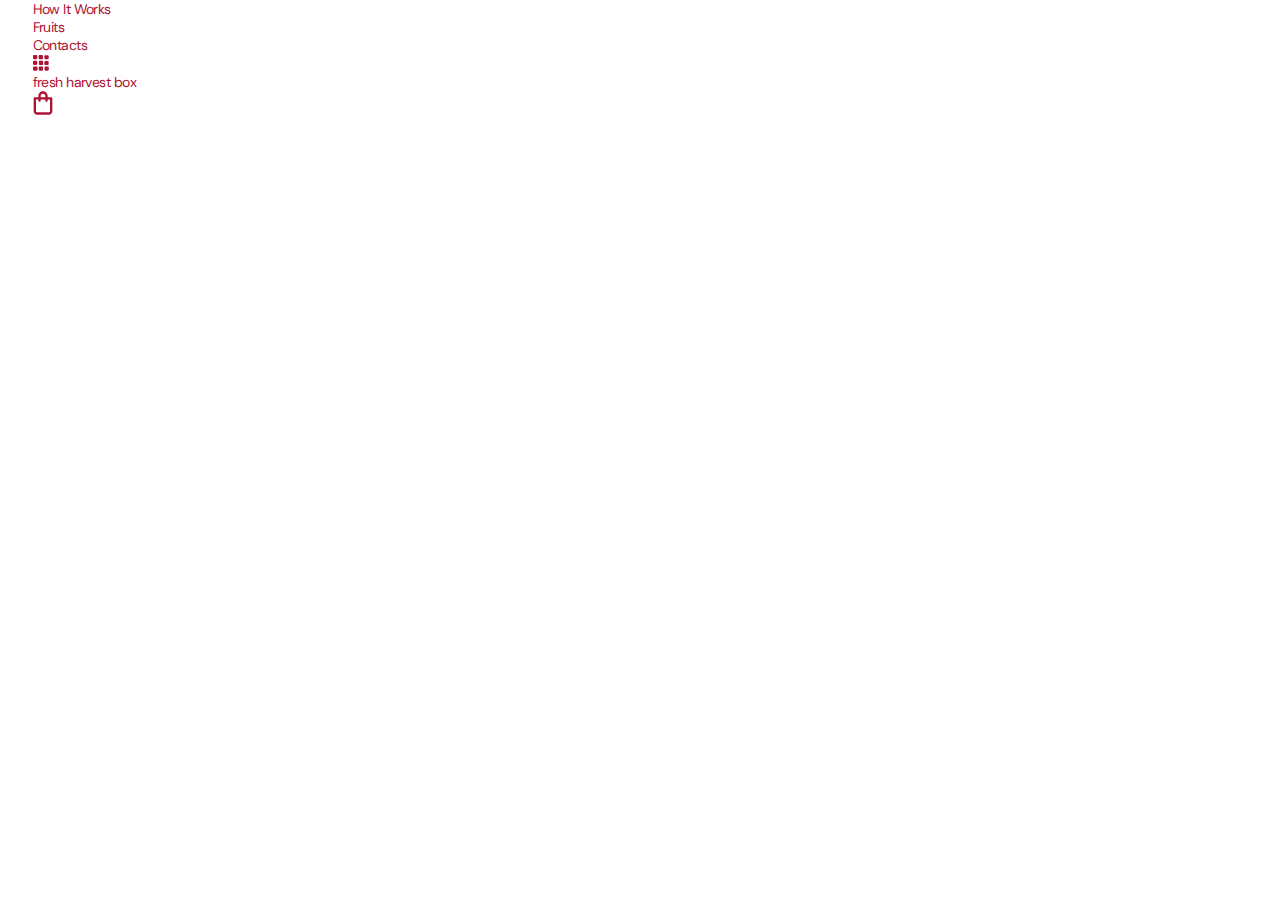
==== index.html @ b3f7b31f "add header" ====
<!DOCTYPE html>
<html lang="en">

<head>
    <meta charset="UTF-8">
    <meta name="viewport" content="width=device-width, initial-scale=1.0">
    <link rel="preconnect" href="https://fonts.googleapis.com">
    <link rel="preconnect" href="https://fonts.gstatic.com" crossorigin>
    <link href="https://fonts.googleapis.com/css2?family=DM+Sans:opsz,wght@9..40,400;9..40,500;9..40,700&display=swap"
        rel="stylesheet">
    <link rel="stylesheet" href="/scss/style.css">
    <title>FRESH HARVEST BOX</title>
</head>

<body>
    <header class="header">
        <div class="topContainer">
            <nav class="header__nav">
                <ul class="header__nav_list">
                    <li class="header__nav_item"><a href="">How It Works</a></li>
                    <li class="header__nav_item"><a href="">Fruits</a></li>
                    <li class="header__nav_item"><a href="">Contacts</a></li>
                </ul>

                <div class="header__logo_wrapper">
                    <img class="logo" src="/img/header/logo.svg" alt="logo-img">
                    <h1 class="header__logo_title">fresh harvest box</h1>
                </div>

                <img class="basket-icon" src="/img/header/basket-icon.svg" alt="basket-icon">
            </nav>
        </div>
    </header>
</body>

</html>
---- scss/style.css ----
*,
*::before,
*::after {
  padding: 0;
  margin: 0;
  border: none;
  box-sizing: border-box;
}

a,
a:visited,
a:hover {
  color: inherit;
  text-decoration: none;
}

a:focus,
a:active {
  outline: none;
}

h1,
h2,
h3,
h4,
h5,
h6,
p {
  font-size: inherit;
  font-weight: inherit;
  line-height: inherit;
}

p + p {
  margin-top: 1em;
}

ul {
  list-style: none;
}

img,
svg,
video {
  display: inline-block;
  vertical-align: top;
  max-width: 100%;
  height: auto;
  -o-object-fit: cover;
     object-fit: cover;
}

/* Form */
input,
textarea,
button,
select {
  font-family: inherit;
  font-size: inherit;
}

input::-ms-clear {
  display: none;
}

button,
input[type=submit] {
  display: inline-block;
  box-shadow: none;
  background-color: transparent;
  cursor: pointer;
}

button::-moz-focus-inner {
  padding: 0;
  border: none;
}

label {
  cursor: pointer;
}

legend {
  display: block;
}

body {
  font-family: "DM Sans", sans-serif;
  color: #FFF;
  text-shadow: 0px 4px 70px rgba(0, 0, 0, 0.1);
  font-size: 14px;
  font-style: normal;
  font-weight: 400;
  line-height: 1.3;
  letter-spacing: -0.56px;
}

header {
  color: #AE1332;
}

.topContainer {
  max-width: 1245px;
  padding: 0 15px;
  margin: 0 auto;
}

.mainContainer {
  max-width: 1186px;
  padding: 0 15px;
  margin: 0 auto;
}/*# sourceMappingURL=style.css.map */
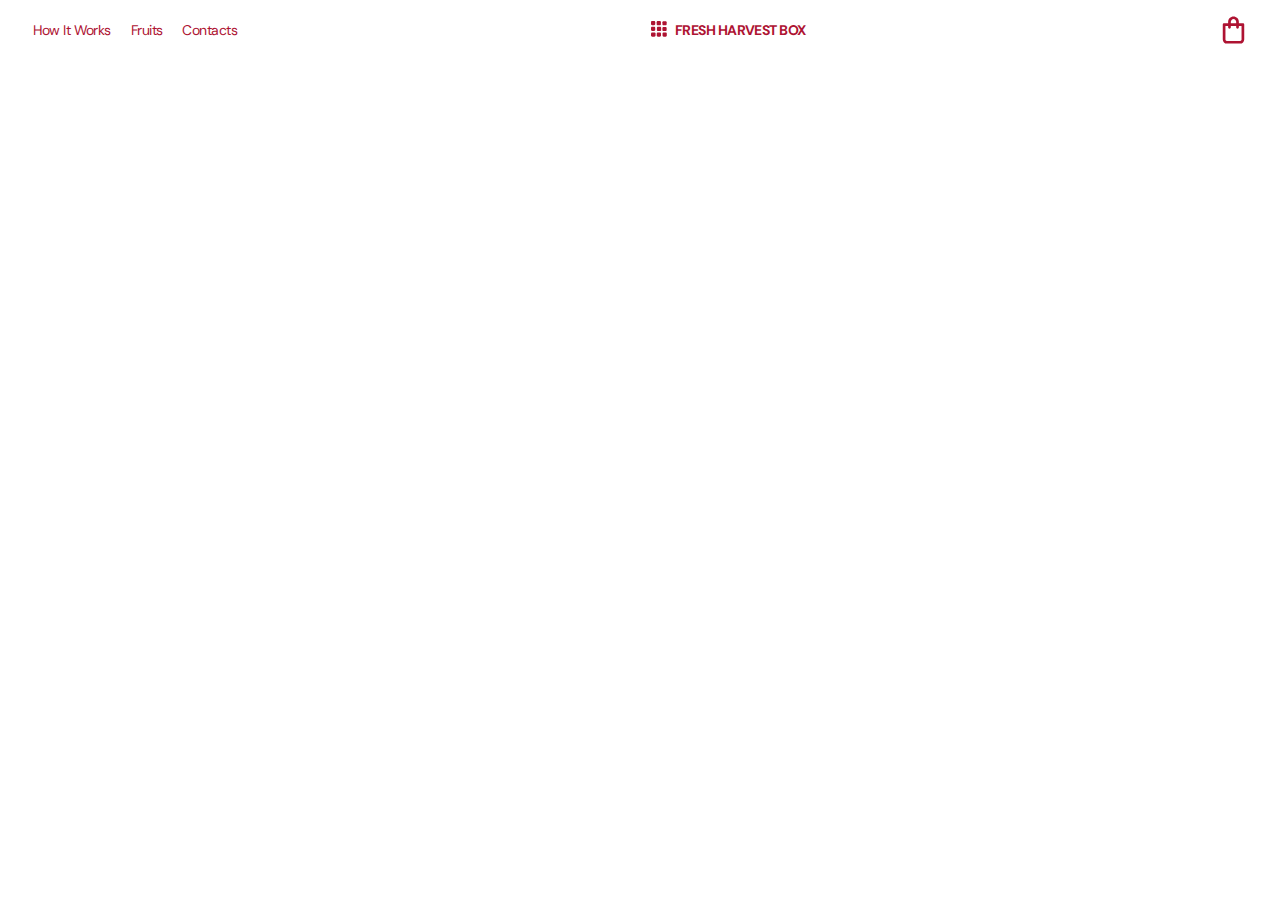
==== commit 9cbf8a7c: "add style to header" ====
--- a/index.html
+++ b/index.html
@@ -17,17 +17,21 @@
         <div class="topContainer">
             <nav class="header__nav">
                 <ul class="header__nav_list">
-                    <li class="header__nav_item"><a href="">How It Works</a></li>
-                    <li class="header__nav_item"><a href="">Fruits</a></li>
-                    <li class="header__nav_item"><a href="">Contacts</a></li>
+                    <li class="header__nav_item"><a href="#!">How It Works</a></li>
+                    <li class="header__nav_item"><a href="#!">Fruits</a></li>
+                    <li class="header__nav_item"><a href="#!">Contacts</a></li>
                 </ul>
 
                 <div class="header__logo_wrapper">
                     <img class="logo" src="/img/header/logo.svg" alt="logo-img">
-                    <h1 class="header__logo_title">fresh harvest box</h1>
+                    <h1 class="header__logo_title"><a href="#!">fresh harvest box</a></h1>
                 </div>
 
-                <img class="basket-icon" src="/img/header/basket-icon.svg" alt="basket-icon">
+                <div class="header__basket_wrapper">
+                    <a href="#!">
+                        <img class="basket-icon" src="/img/header/basket-icon.svg" alt="basket-icon">
+                    </a>
+                </div>
             </nav>
         </div>
     </header>
--- a/scss/style.css
+++ b/scss/style.css
@@ -109,4 +109,40 @@
   max-width: 1186px;
   padding: 0 15px;
   margin: 0 auto;
+}
+
+.logo {
+  width: 16px;
+  height: 16px;
+  margin-right: 8px;
+}
+
+.basket-icon {
+  width: 28px;
+  height: 28px;
+  -o-object-fit: contain;
+     object-fit: contain;
+}
+
+.header__nav {
+  padding-top: 16px;
+  padding-bottom: 16px;
+  display: flex;
+  justify-content: space-between;
+  align-items: center;
+}
+
+.header__nav_list {
+  display: flex;
+  gap: 20px;
+}
+
+.header__logo_title {
+  text-align: center;
+  font-weight: 700;
+  text-transform: uppercase;
+}
+
+.header__logo_wrapper {
+  display: flex;
 }/*# sourceMappingURL=style.css.map */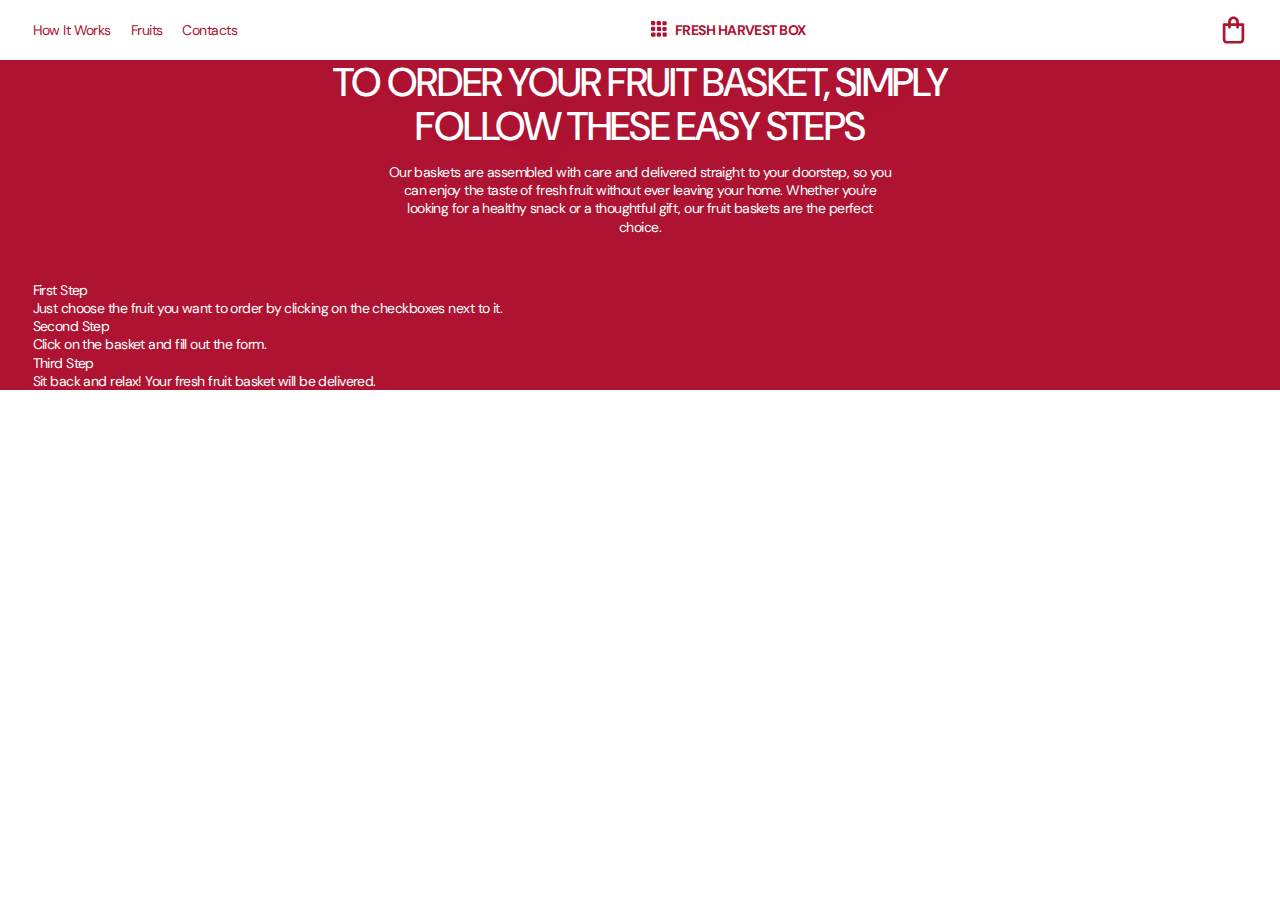
==== commit b8beff2b: "add order section" ====
--- a/index.html
+++ b/index.html
@@ -14,7 +14,7 @@
 
 <body>
     <header class="header">
-        <div class="topContainer">
+        <div class="maxContainer">
             <nav class="header__nav">
                 <ul class="header__nav_list">
                     <li class="header__nav_item"><a href="#!">How It Works</a></li>
@@ -35,6 +35,53 @@
             </nav>
         </div>
     </header>
+
+    <main class="main">
+        <!-- секция top -->
+        <section class="steps__section">
+            <div class="maxContainer">
+
+                <div class="steps__section_text-wrapper">
+                    <h2 class="steps__section_heading">
+                        To order your fruit basket, simply follow these easy steps
+                    </h2>
+
+                    <p class="steps__section_description">
+                        Our baskets are assembled with care and delivered straight to your doorstep, so you can enjoy
+                        the
+                        taste of fresh fruit
+                        without ever leaving your home. Whether you're looking for a healthy snack or a thoughtful gift,
+                        our
+                        fruit baskets are
+                        the perfect choice.
+                    </p>
+                </div>
+
+                <div class="steps-cards">
+                    <div class="steps-card">
+                        <div class="steps-number-block">First Step</div>
+                        <p class="steps-description">Just choose the fruit you want to order by clicking on the
+                            checkboxes next to it.
+                        </p>
+                    </div>
+
+                    <div class="steps-card">
+                        <div class="steps-number-block">Second Step</div>
+                        <p class="steps-description">
+                            Click on the basket and fill out the form.
+                        </p>
+                    </div>
+
+                    <div class="steps-card">
+                        <div class="steps-number-block">Third Step</div>
+                        <p class="steps-description">
+                            Sit back and relax! Your fresh fruit basket will be delivered.
+                        </p>
+                    </div>
+                </div>
+            </div>
+        </section>
+    </main>
 </body>
 
 </html>--- a/scss/style.css
+++ b/scss/style.css
@@ -99,13 +99,13 @@
   color: #AE1332;
 }
 
-.topContainer {
+.maxContainer {
   max-width: 1245px;
   padding: 0 15px;
   margin: 0 auto;
 }
 
-.mainContainer {
+.minContainer {
   max-width: 1186px;
   padding: 0 15px;
   margin: 0 auto;
@@ -145,4 +145,30 @@
 
 .header__logo_wrapper {
   display: flex;
+}
+
+.main {
+  background-color: #AE1332;
+}
+
+.steps__section_text-wrapper {
+  max-width: 625px;
+  margin: 0 auto;
+  margin-bottom: 45px;
+}
+
+.steps__section_heading {
+  margin-bottom: 15px;
+  text-align: center;
+  font-size: 40px;
+  font-weight: 500;
+  line-height: 44px;
+  letter-spacing: -1.6px;
+  text-transform: uppercase;
+}
+
+.steps__section_description {
+  max-width: 510px;
+  margin: 0 auto;
+  text-align: center;
 }/*# sourceMappingURL=style.css.map */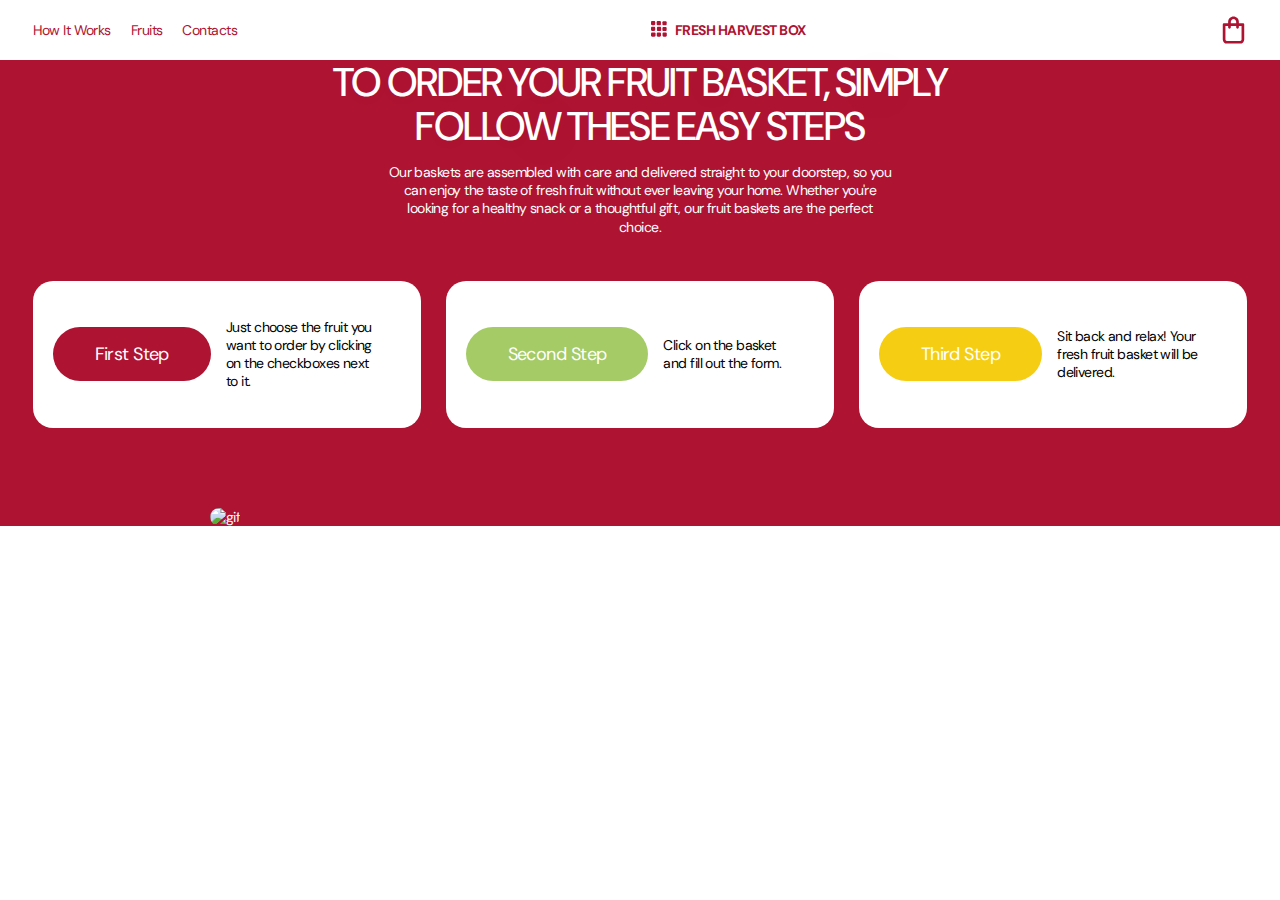
==== commit 57025122: "steps__section" ====
--- a/index.html
+++ b/index.html
@@ -59,27 +59,35 @@
 
                 <div class="steps-cards">
                     <div class="steps-card">
-                        <div class="steps-number-block">First Step</div>
-                        <p class="steps-description">Just choose the fruit you want to order by clicking on the
+                        <div class="steps-card-number-block steps-card-number-block-1">First Step</div>
+                        <p class="steps-card-description">Just choose the fruit you want to order by clicking on the
                             checkboxes next to it.
                         </p>
                     </div>
 
                     <div class="steps-card">
-                        <div class="steps-number-block">Second Step</div>
-                        <p class="steps-description">
+                        <div class="steps-card-number-block  steps-card-number-block-2">Second Step</div>
+                        <p class="steps-card-description">
                             Click on the basket and fill out the form.
                         </p>
                     </div>
 
                     <div class="steps-card">
-                        <div class="steps-number-block">Third Step</div>
-                        <p class="steps-description">
+                        <div class="steps-card-number-block  steps-card-number-block-3">Third Step</div>
+                        <p class="steps-card-description">
                             Sit back and relax! Your fresh fruit basket will be delivered.
                         </p>
                     </div>
                 </div>
+
+                <div class="steps__section_gif">
+                    <img src="/img/main/main-gif.gif" alt="gif">
+                </div>
             </div>
+        </section>
+
+        <section class="organic__section">
+
         </section>
     </main>
 </body>
--- a/scss/style.css
+++ b/scss/style.css
@@ -124,6 +124,26 @@
      object-fit: contain;
 }
 
+.steps-card {
+  padding: 37px 45px 37px 20px;
+  margin-bottom: 80px;
+  width: 32%;
+  background-color: #fff;
+  color: #000;
+  border-radius: 20px;
+  display: flex;
+  align-items: center;
+  gap: 15px;
+}
+.steps-card-number-block {
+  padding: 15px 42px;
+  background-color: #AE1332;
+  color: #fff;
+  white-space: nowrap;
+  font-size: 18px;
+  line-height: 24px;
+  border-radius: 200px;
+}
 .header__nav {
   padding-top: 16px;
   padding-bottom: 16px;
@@ -131,7 +151,6 @@
   justify-content: space-between;
   align-items: center;
 }
-
 .header__nav_list {
   display: flex;
   gap: 20px;
@@ -151,12 +170,14 @@
   background-color: #AE1332;
 }
 
+.steps__section {
+  margin-bottom: 150px;
+}
 .steps__section_text-wrapper {
   max-width: 625px;
   margin: 0 auto;
   margin-bottom: 45px;
 }
-
 .steps__section_heading {
   margin-bottom: 15px;
   text-align: center;
@@ -166,9 +187,30 @@
   letter-spacing: -1.6px;
   text-transform: uppercase;
 }
-
 .steps__section_description {
   max-width: 510px;
   margin: 0 auto;
   text-align: center;
+}
+
+.steps-cards {
+  display: flex;
+  flex-wrap: wrap;
+  justify-content: space-between;
+}
+
+.steps-card-number-block-2 {
+  background-color: #A4CB66;
+}
+
+.steps-card-number-block-3 {
+  background-color: #F5CE13;
+}
+
+.steps__section_gif {
+  max-width: 860px;
+  margin: 0 auto;
+}
+.steps__section_gif img {
+  border-radius: 20px;
 }/*# sourceMappingURL=style.css.map */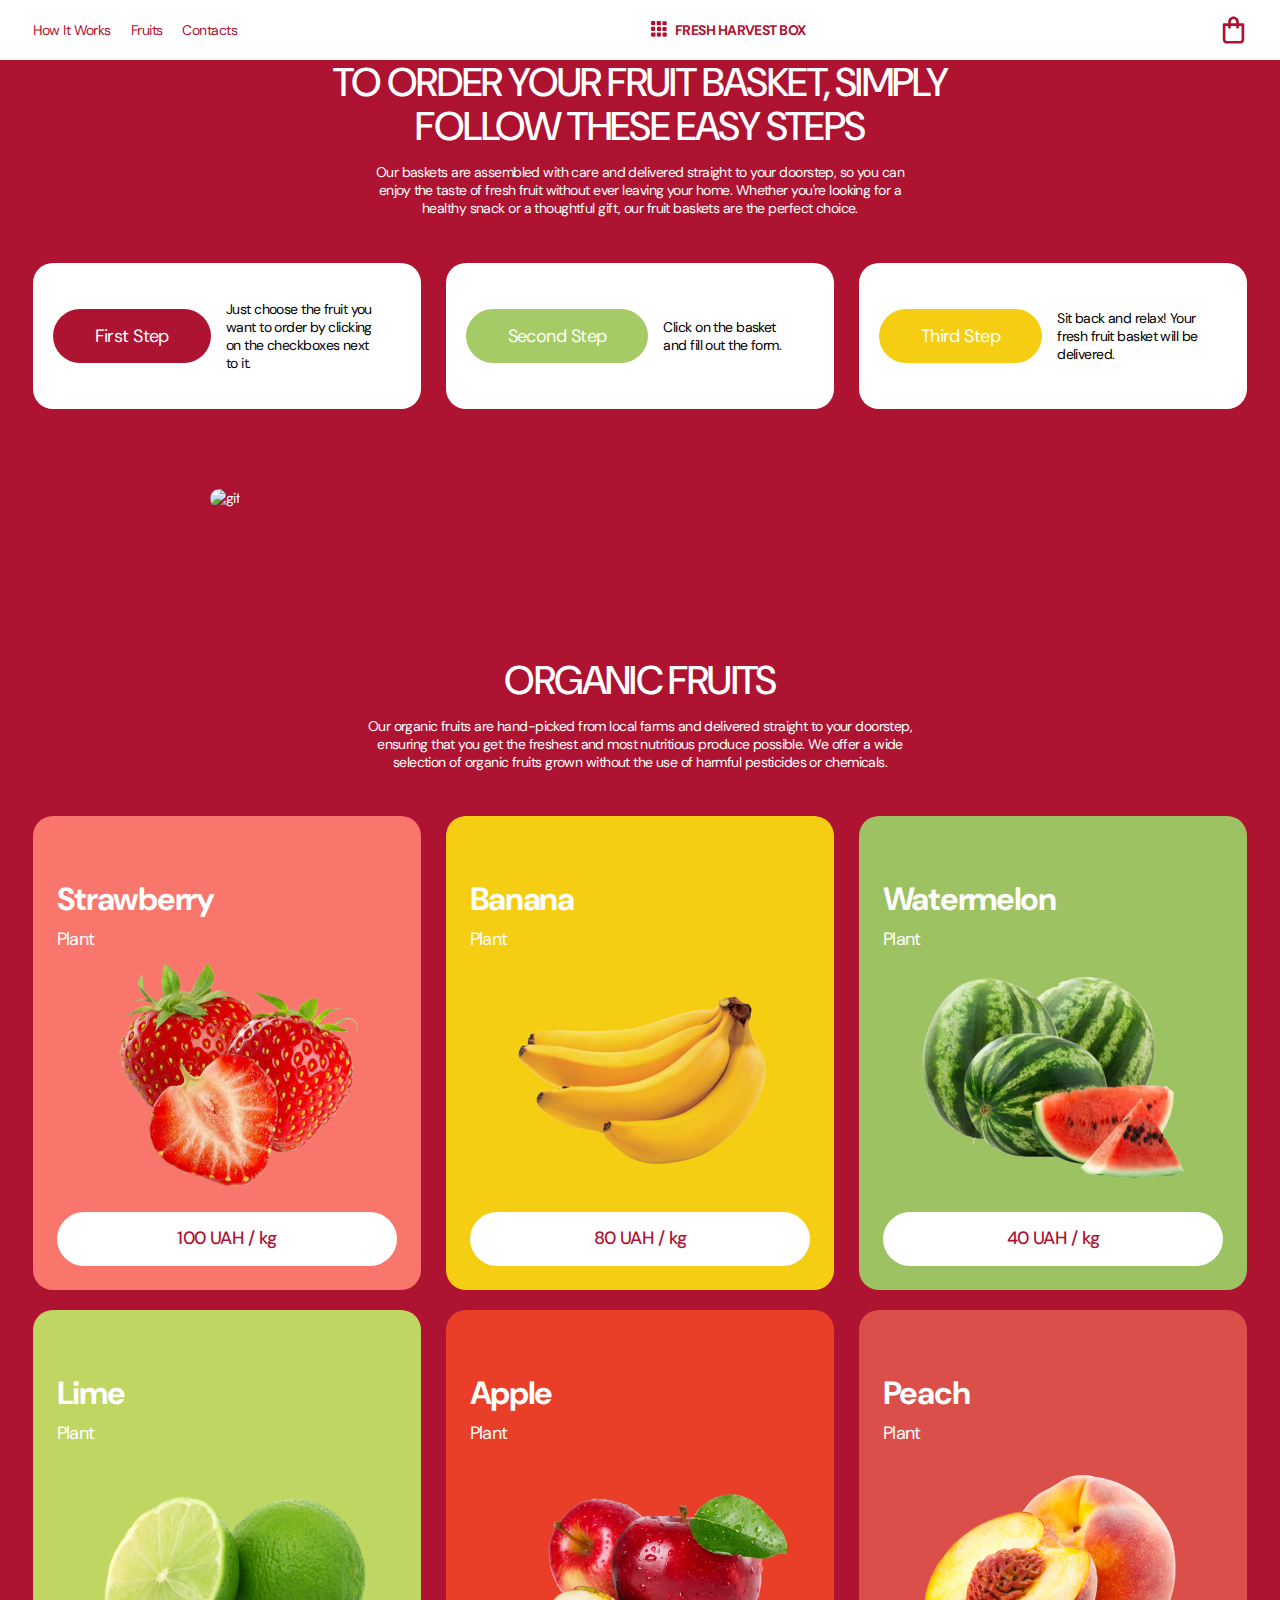
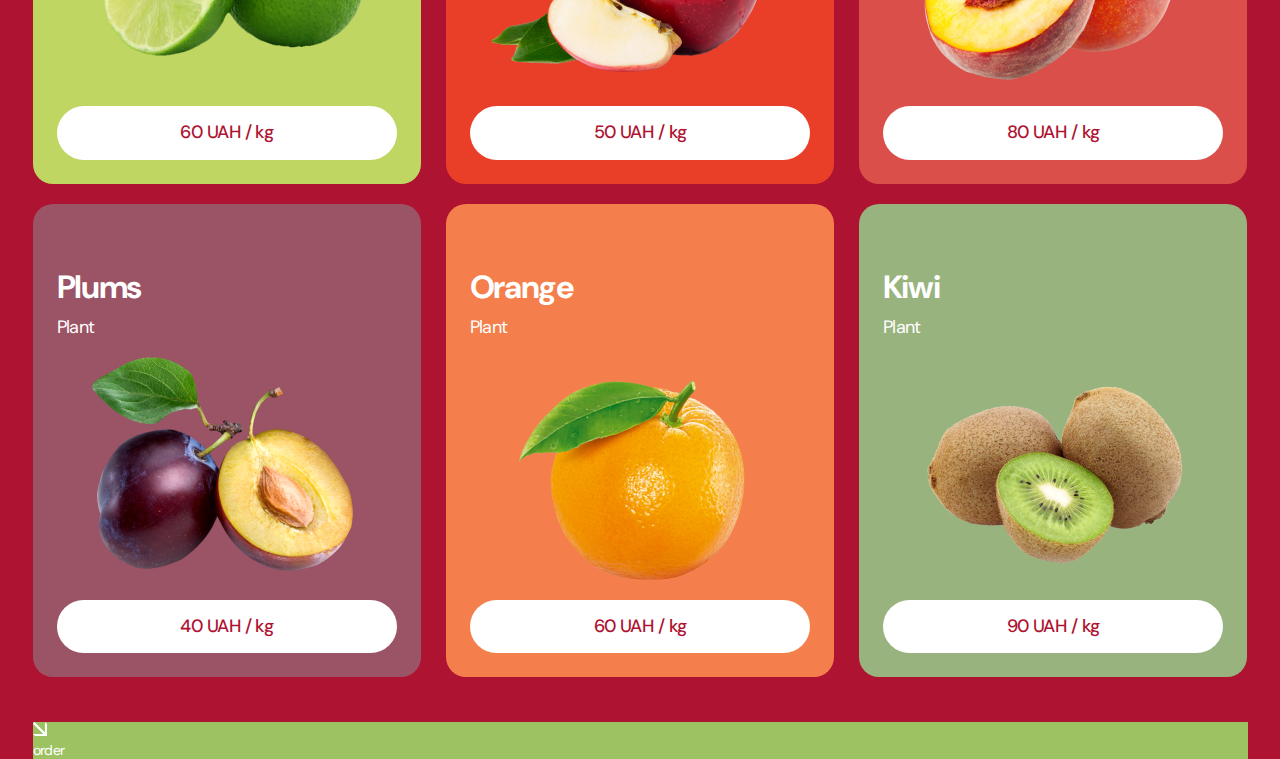
==== commit fd1a98f3: "organic section" ====
--- a/index.html
+++ b/index.html
@@ -40,13 +40,12 @@
         <!-- секция top -->
         <section class="steps__section">
             <div class="maxContainer">
-
-                <div class="steps__section_text-wrapper">
-                    <h2 class="steps__section_heading">
+                <div class="title-1">
+                    <h2 class="title-1-heading">
                         To order your fruit basket, simply follow these easy steps
                     </h2>
 
-                    <p class="steps__section_description">
+                    <p class="title-1-description">
                         Our baskets are assembled with care and delivered straight to your doorstep, so you can enjoy
                         the
                         taste of fresh fruit
@@ -87,7 +86,91 @@
         </section>
 
         <section class="organic__section">
+            <div class="maxContainer">
+                <div class="title-1">
+                    <h2 class="title-1-heading">
+                        oRGANIC fRUITS
+                    </h2>
 
+                    <p class="title-1-description">
+                        Our organic fruits are hand-picked from local farms and delivered straight to your doorstep,
+                        ensuring that you get the
+                        freshest and most nutritious produce possible. We offer a wide selection of organic fruits grown
+                        without the use of
+                        harmful pesticides or chemicals.
+                    </p>
+                </div>
+
+                <div class="organic__cards">
+                    <div class="organic__card organic__cards-1">
+                        <h3 class="organic__card_title">Strawberry</h3>
+                        <p class="organic__card_desc">Plant</p>
+                        <img class="organic__card_img" src="/img/main/strawberry.png" alt="strawberry">
+                        <div class="organic__card_info">100 UAH / kg</div>
+                    </div>
+
+                    <div class="organic__card organic__cards-2">
+                        <h3 class="organic__card_title">Banana</h3>
+                        <p class="organic__card_desc">Plant</p>
+                        <img class="organic__card_img" src="/img/main/banana.png" alt="banana">
+                        <div class="organic__card_info">80 UAH / kg</div>
+                    </div>
+
+                    <div class="organic__card organic__cards-3">
+                        <h3 class="organic__card_title">Watermelon</h3>
+                        <p class="organic__card_desc">Plant</p>
+                        <img class="organic__card_img" src="/img/main/watermelon.png" alt="watermelon">
+                        <div class="organic__card_info">40 UAH / kg</div>
+                    </div>
+
+                    <div class="organic__card organic__cards-4">
+                        <h3 class="organic__card_title">Lime</h3>
+                        <p class="organic__card_desc">Plant</p>
+                        <img class="organic__card_img" src="/img/main/lime.png" alt="lime">
+                        <div class="organic__card_info">60 UAH / kg</div>
+                    </div>
+
+                    <div class="organic__card organic__cards-5">
+                        <h3 class="organic__card_title">Apple</h3>
+                        <p class="organic__card_desc">Plant</p>
+                        <img class="organic__card_img" src="/img/main/apple.png" alt="apple">
+                        <div class="organic__card_info">50 UAH / kg</div>
+                    </div>
+
+                    <div class="organic__card organic__cards-6">
+                        <h3 class="organic__card_title">Peach</h3>
+                        <p class="organic__card_desc">Plant</p>
+                        <img class="organic__card_img" src="/img/main/peach.png" alt="peach">
+                        <div class="organic__card_info">80 UAH / kg</div>
+                    </div>
+
+                    <div class="organic__card organic__cards-7">
+                        <h3 class="organic__card_title">Plums</h3>
+                        <p class="organic__card_desc">Plant</p>
+                        <img class="organic__card_img" src="/img/main/plums.png" alt="plums">
+                        <div class="organic__card_info">40 UAH / kg</div>
+                    </div>
+                    
+                    <div class="organic__card organic__cards-8">
+                        <h3 class="organic__card_title">Orange</h3>
+                        <p class="organic__card_desc">Plant</p>
+                        <img class="organic__card_img" src="/img/main/orange.png" alt="orange">
+                        <div class="organic__card_info">60 UAH / kg</div>
+                    </div>
+                    
+                    <div class="organic__card organic__cards-9">
+                        <h3 class="organic__card_title">Kiwi</h3>
+                        <p class="organic__card_desc">Plant</p>
+                        <img class="organic__card_img" src="/img/main/kiwi.png" alt="kiwi">
+                        <div class="organic__card_info">90 UAH / kg</div>
+                    </div>
+                </div>
+
+                <a href="#!" class="order-link">
+                    <img src="/img/main/array.svg" alt="array">
+                    <p>order</p>
+                </a>
+            </div>
         </section>
     </main>
 </body>
--- a/scss/style.css
+++ b/scss/style.css
@@ -95,6 +95,10 @@
   letter-spacing: -0.56px;
 }
 
+html {
+  font-size: 62.5%;
+}
+
 header {
   color: #AE1332;
 }
@@ -122,6 +126,26 @@
   height: 28px;
   -o-object-fit: contain;
      object-fit: contain;
+}
+
+.title-1 {
+  max-width: 625px;
+  margin: 0 auto;
+  margin-bottom: 45px;
+}
+.title-1-heading {
+  margin-bottom: 15px;
+  text-align: center;
+  font-size: 40px;
+  font-weight: 500;
+  line-height: 44px;
+  letter-spacing: -1.6px;
+  text-transform: uppercase;
+}
+.title-1-description {
+  max-width: 550px;
+  margin: 0 auto;
+  text-align: center;
 }
 
 .steps-card {
@@ -144,6 +168,42 @@
   line-height: 24px;
   border-radius: 200px;
 }
+
+.organic__card {
+  display: flex;
+  flex-direction: column;
+  padding: 64px 24px 24px 24px;
+  width: 32%;
+  background-color: #fff;
+  border-radius: 20px;
+  color: black;
+  font-size: 1.8rem;
+}
+.organic__card_img {
+  margin-bottom: 5px;
+  align-self: center;
+}
+.organic__card_title {
+  margin-bottom: 10px;
+  align-self: start;
+  font-size: 32px;
+  font-weight: 700;
+  line-height: 38px;
+  letter-spacing: -1.28px;
+}
+.organic__card_desc {
+  margin-bottom: 5px;
+  align-self: start;
+}
+.organic__card_info {
+  text-align: center;
+  padding: 15px 42px;
+  background-color: #fff;
+  font-weight: 500;
+  color: #AE1332;
+  border-radius: 200px;
+}
+
 .header__nav {
   padding-top: 16px;
   padding-bottom: 16px;
@@ -173,25 +233,6 @@
 .steps__section {
   margin-bottom: 150px;
 }
-.steps__section_text-wrapper {
-  max-width: 625px;
-  margin: 0 auto;
-  margin-bottom: 45px;
-}
-.steps__section_heading {
-  margin-bottom: 15px;
-  text-align: center;
-  font-size: 40px;
-  font-weight: 500;
-  line-height: 44px;
-  letter-spacing: -1.6px;
-  text-transform: uppercase;
-}
-.steps__section_description {
-  max-width: 510px;
-  margin: 0 auto;
-  text-align: center;
-}
 
 .steps-cards {
   display: flex;
@@ -213,4 +254,53 @@
 }
 .steps__section_gif img {
   border-radius: 20px;
+}
+
+.organic__cards {
+  margin-bottom: 45px;
+  display: flex;
+  justify-content: space-between;
+  flex-wrap: wrap;
+  gap: 2rem;
+}
+.organic__cards-1 {
+  color: #fff;
+  background-color: #F8766B;
+}
+.organic__cards-2 {
+  color: #fff;
+  background-color: #F5CE13;
+}
+.organic__cards-3 {
+  color: #fff;
+  background-color: #9DC262;
+}
+.organic__cards-4 {
+  color: #fff;
+  background-color: #BFD663;
+}
+.organic__cards-5 {
+  color: #fff;
+  background-color: #E93F29;
+}
+.organic__cards-6 {
+  color: #fff;
+  background-color: #DB4F4B;
+}
+.organic__cards-7 {
+  color: #fff;
+  background-color: #9B5366;
+}
+.organic__cards-8 {
+  color: #fff;
+  background-color: #F47F4C;
+}
+.organic__cards-9 {
+  color: #fff;
+  background-color: #98B37E;
+}
+
+.order-link {
+  display: block;
+  background-color: #9DC262;
 }/*# sourceMappingURL=style.css.map */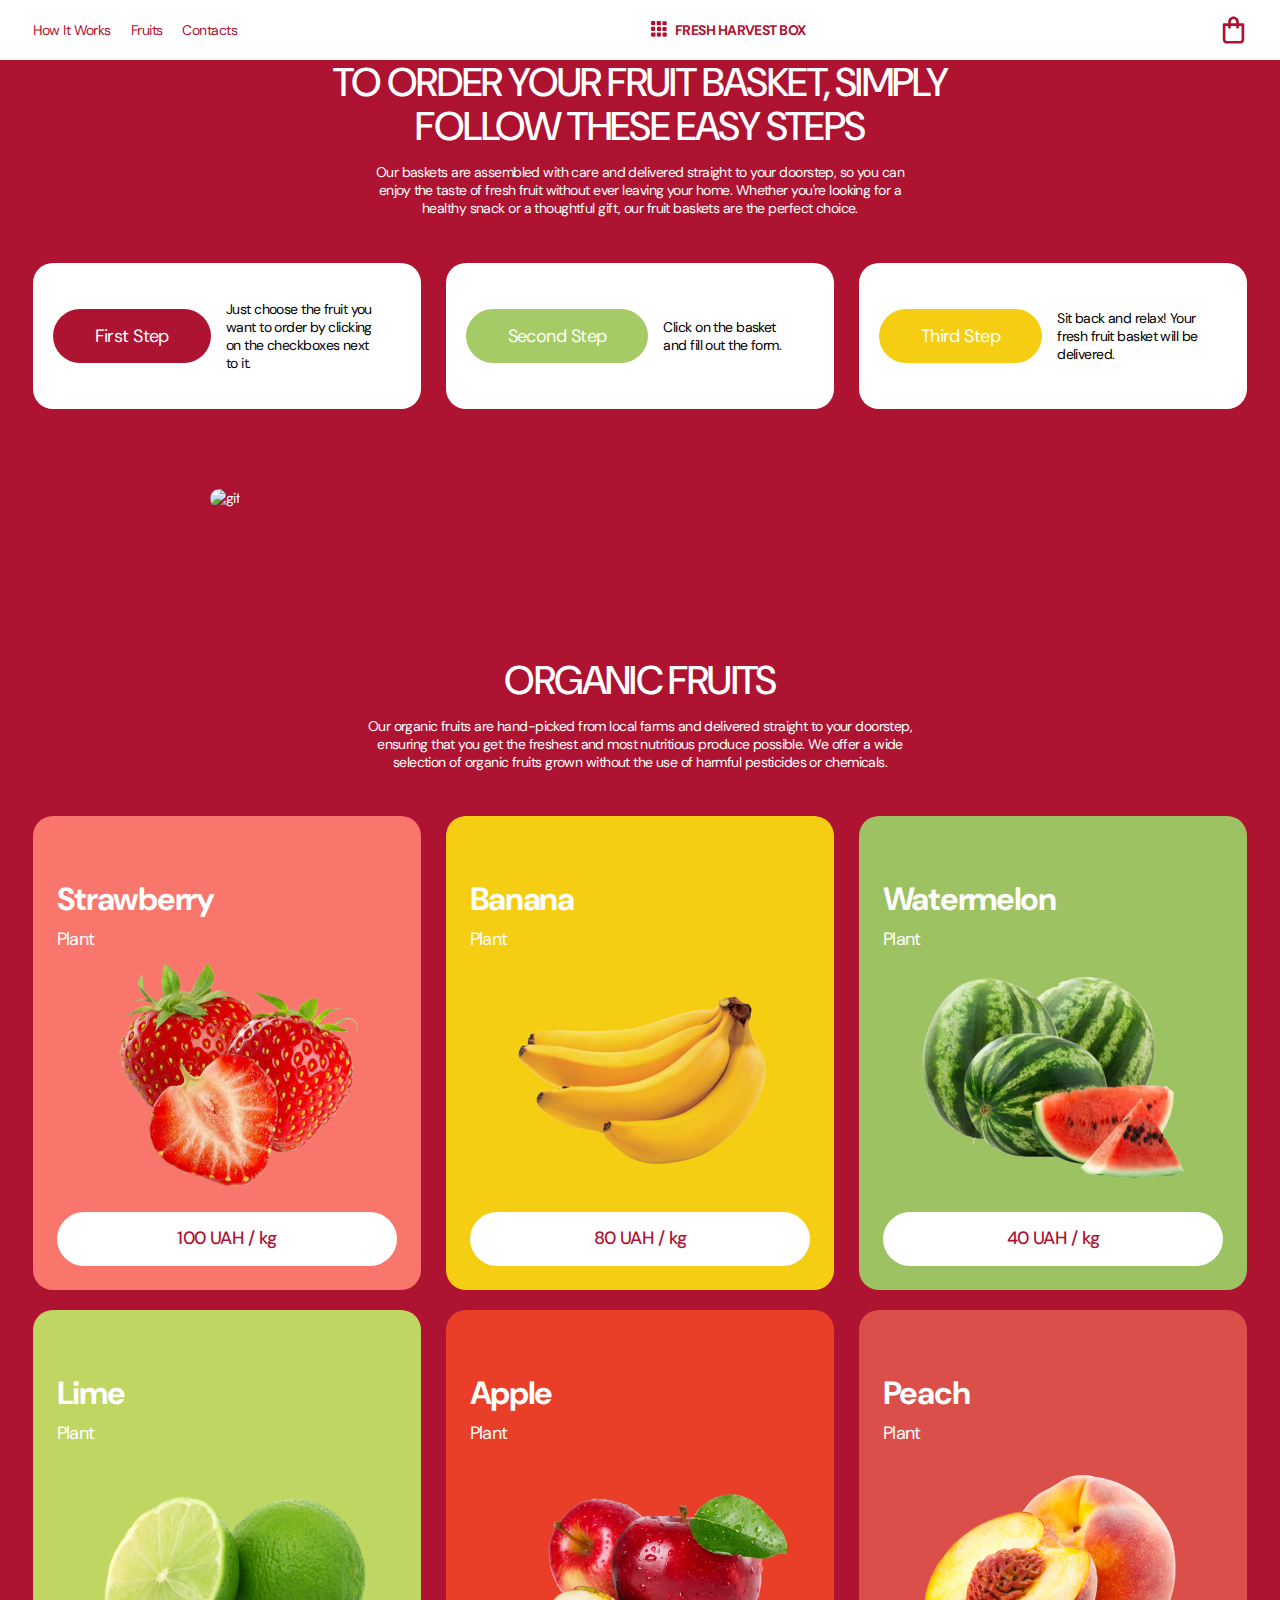
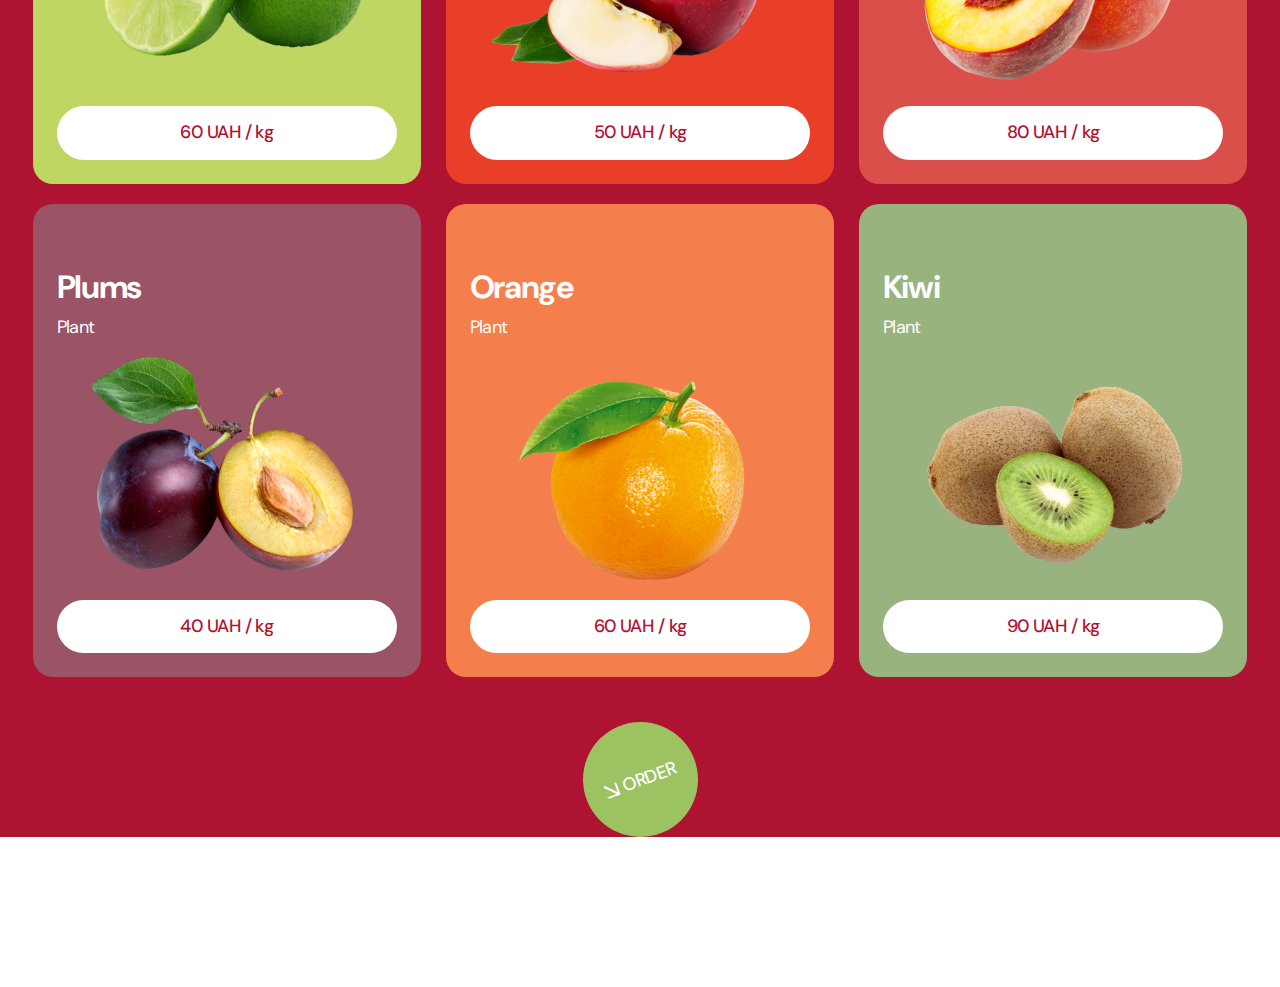
==== commit 65001f71: "change organic" ====
--- a/index.html
+++ b/index.html
@@ -150,14 +150,14 @@
                         <img class="organic__card_img" src="/img/main/plums.png" alt="plums">
                         <div class="organic__card_info">40 UAH / kg</div>
                     </div>
-                    
+
                     <div class="organic__card organic__cards-8">
                         <h3 class="organic__card_title">Orange</h3>
                         <p class="organic__card_desc">Plant</p>
                         <img class="organic__card_img" src="/img/main/orange.png" alt="orange">
                         <div class="organic__card_info">60 UAH / kg</div>
                     </div>
-                    
+
                     <div class="organic__card organic__cards-9">
                         <h3 class="organic__card_title">Kiwi</h3>
                         <p class="organic__card_desc">Plant</p>
@@ -167,9 +167,12 @@
                 </div>
 
                 <a href="#!" class="order-link">
-                    <img src="/img/main/array.svg" alt="array">
-                    <p>order</p>
+                    <div class="order-link-wrapper">
+                        <img src="/img/main/array.svg" alt="array">
+                        <p>order</p>
+                    </div>
                 </a>
+                <!-- переделатьь через псевдоэлемент -->
             </div>
         </section>
     </main>
--- a/scss/style.css
+++ b/scss/style.css
@@ -204,6 +204,46 @@
   border-radius: 200px;
 }
 
+.order-link {
+  display: block;
+  margin: 0 auto;
+  margin-bottom: 15rem;
+  width: 11.5rem;
+  height: 11.5rem;
+  border-radius: 50%;
+  background-color: #9DC262;
+  display: flex;
+  justify-content: center;
+  align-items: center;
+  transition: background-color 0.5s, color 0.5s;
+}
+.order-link-wrapper {
+  display: flex;
+  align-items: center;
+  gap: 0.5rem;
+  transform: rotate(-20deg);
+}
+.order-link img {
+  width: 1.4rem;
+  height: 1.4rem;
+}
+.order-link p {
+  text-align: center;
+  text-shadow: 0px 4px 70px rgba(0, 0, 0, 0.1);
+  font-family: DM Sans;
+  font-size: 18px;
+  font-style: normal;
+  font-weight: 500;
+  line-height: 24px;
+  /* 133.333% */
+  letter-spacing: -0.72px;
+  text-transform: uppercase;
+}
+.order-link:hover {
+  color: #9DC262;
+  background-color: #fff;
+}
+
 .header__nav {
   padding-top: 16px;
   padding-bottom: 16px;
@@ -298,9 +338,4 @@
 .organic__cards-9 {
   color: #fff;
   background-color: #98B37E;
-}
-
-.order-link {
-  display: block;
-  background-color: #9DC262;
 }/*# sourceMappingURL=style.css.map */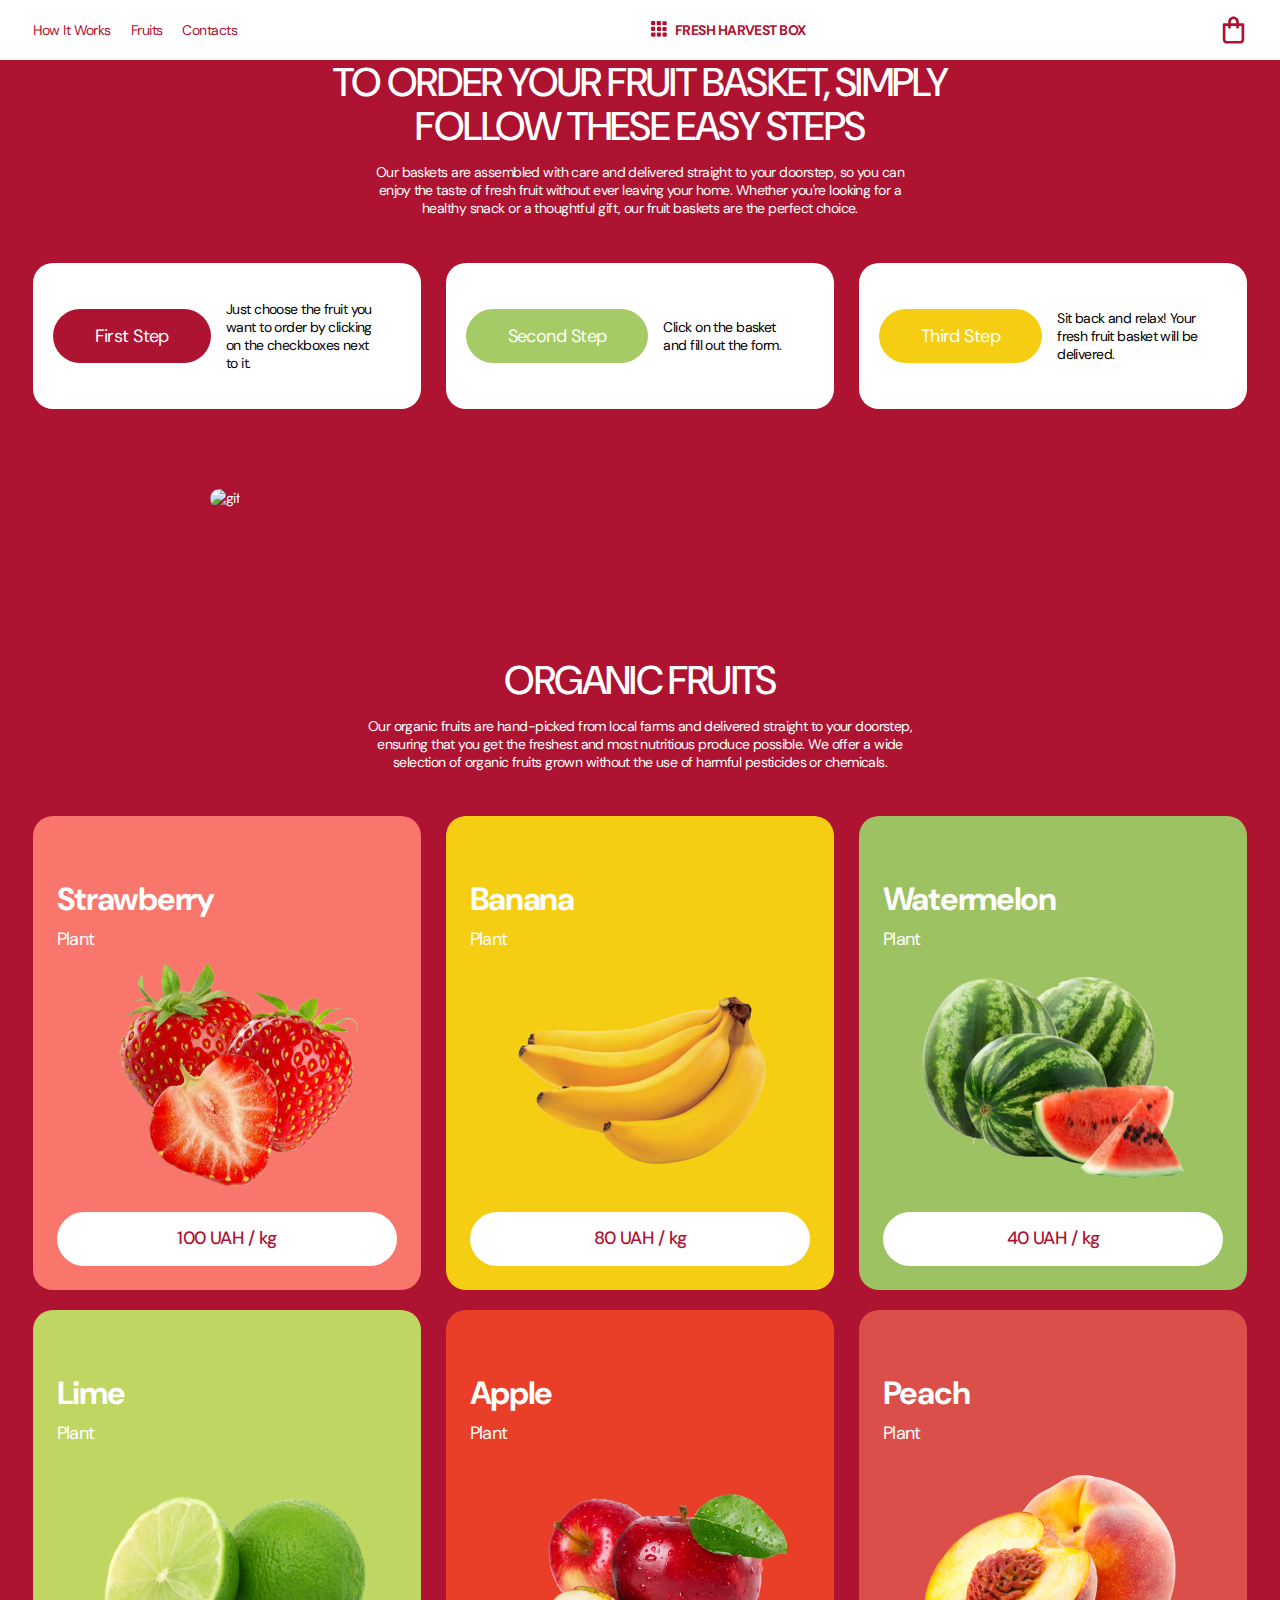
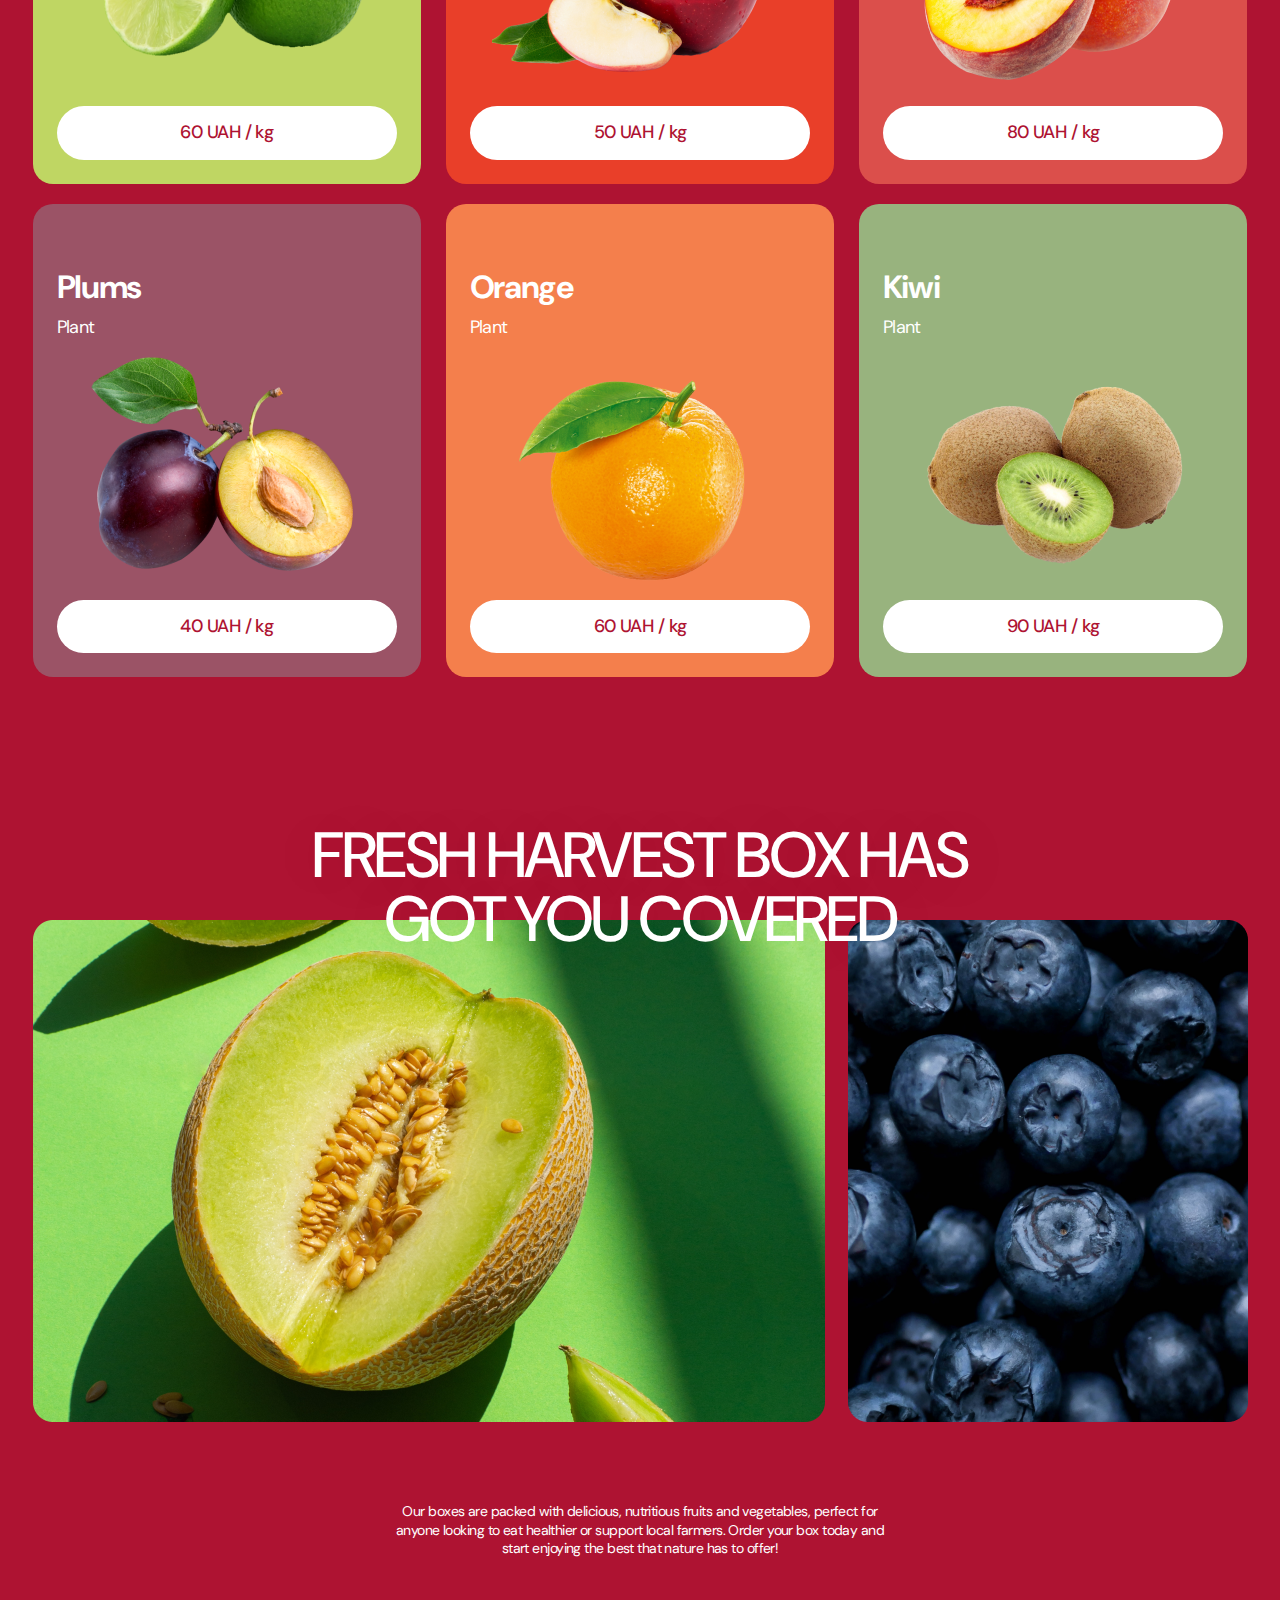
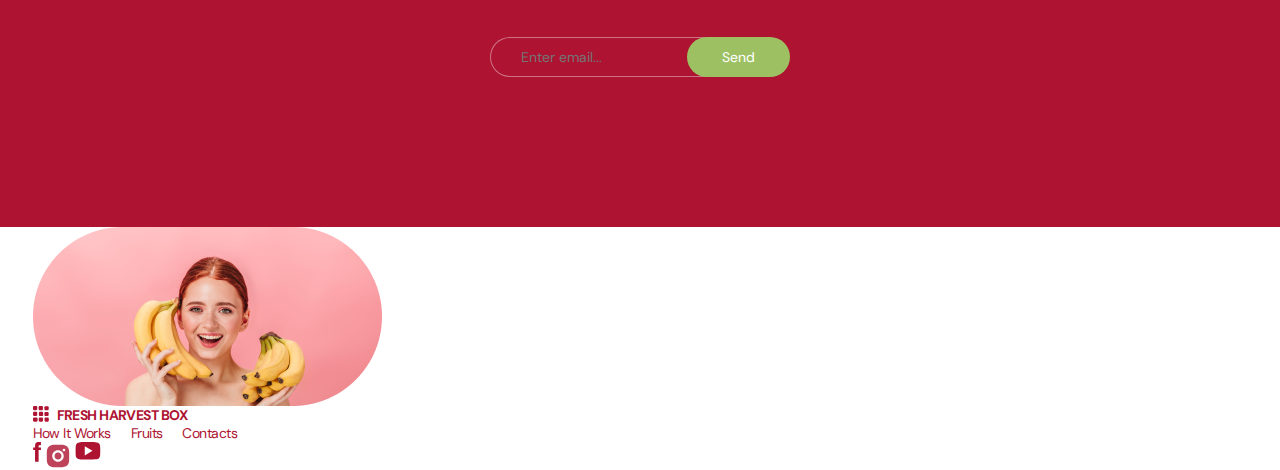
==== commit a09773b3: "box section" ====
--- a/index.html
+++ b/index.html
@@ -15,16 +15,16 @@
 <body>
     <header class="header">
         <div class="maxContainer">
-            <nav class="header__nav">
-                <ul class="header__nav_list">
-                    <li class="header__nav_item"><a href="#!">How It Works</a></li>
-                    <li class="header__nav_item"><a href="#!">Fruits</a></li>
-                    <li class="header__nav_item"><a href="#!">Contacts</a></li>
+            <nav class="nav">
+                <ul class="nav_list">
+                    <li class="nav_item"><a href="#!">How It Works</a></li>
+                    <li class="nav_item"><a href="#!">Fruits</a></li>
+                    <li class="nav_item"><a href="#!">Contacts</a></li>
                 </ul>
 
-                <div class="header__logo_wrapper">
-                    <img class="logo" src="/img/header/logo.svg" alt="logo-img">
-                    <h1 class="header__logo_title"><a href="#!">fresh harvest box</a></h1>
+                <div class="logo__wrapper">
+                    <img class="logo__wrapper_img" src="/img/header/logo.svg" alt="logo-img">
+                    <h1 class="logo__wrapper_title"><a href="#!">fresh harvest box</a></h1>
                 </div>
 
                 <div class="header__basket_wrapper">
@@ -165,16 +165,55 @@
                         <div class="organic__card_info">90 UAH / kg</div>
                     </div>
                 </div>
-
-                <a href="#!" class="order-link">
-                    <div class="order-link-wrapper">
-                        <img src="/img/main/array.svg" alt="array">
-                        <p>order</p>
-                    </div>
-                </a>
-                <!-- переделатьь через псевдоэлемент -->
             </div>
         </section>
+
+        <section class="box__section">
+            <div class="maxContainer">
+                <h2 class="box__section_title">Fresh Harvest Box has got you covered</h2>
+
+                <div class="box__section__img_wrapper">
+                    <img class="box__section_img1" src="/img/bottom-section/img-1.png" alt="img1">
+                    <img class="box__section_img2" src="/img/bottom-section/img-2.png" alt="img2">
+                </div>
+
+                <p class="box__section_description">Our boxes are packed with delicious, nutritious fruits and
+                    vegetables, perfect for anyone looking to eat healthier or
+                    support local farmers. Order your box today and start enjoying the best that nature has to offer!
+                </p>
+
+                <form class="email-form" action="#">
+                    <input class="email-form_input" type="email" placeholder="Enter email...">
+                    <button class="email-form_button">send</button>
+                </form>
+            </div>
+        </section>
+
+        <footer class="footer">
+            <div class="maxContainer">
+
+                <div class="footer_content">
+                    <img src="/img/bottom-section/img-footer.png" alt="">
+                    <div class="logo__wrapper">
+                        <img class="logo__wrapper_img" src="/img/header/logo.svg" alt="logo-img">
+                        <h1 class="logo__wrapper_title"><a href="#!">fresh harvest box</a></h1>
+                    </div>
+                </div>
+
+                <ul class="nav_list">
+                    <li class="nav_item"><a href="#!">How It Works</a></li>
+                    <li class="nav_item"><a href="#!">Fruits</a></li>
+                    <li class="nav_item"><a href="#!">Contacts</a></li>
+                </ul>
+
+                <div class="footer__social_wrapper">
+                    <img src="/img/social/facebook.svg" alt="facebook">
+                    <img src="/img/social/instagram.svg" alt="instagram">
+                    <img src="/img/social/youtube.svg" alt="youtube">
+                </div>
+
+            </div>
+        </footer>
     </main>
 </body>
 
--- a/scss/style.css
+++ b/scss/style.css
@@ -115,10 +115,30 @@
   margin: 0 auto;
 }
 
-.logo {
+.nav {
+  padding-top: 16px;
+  padding-bottom: 16px;
+  display: flex;
+  justify-content: space-between;
+  align-items: center;
+}
+.nav_list {
+  display: flex;
+  gap: 20px;
+}
+
+.logo__wrapper {
+  display: flex;
+}
+.logo__wrapper_img {
   width: 16px;
   height: 16px;
   margin-right: 8px;
+}
+.logo__wrapper_title {
+  text-align: center;
+  font-weight: 700;
+  text-transform: uppercase;
 }
 
 .basket-icon {
@@ -204,66 +224,32 @@
   border-radius: 200px;
 }
 
-.order-link {
-  display: block;
-  margin: 0 auto;
-  margin-bottom: 15rem;
-  width: 11.5rem;
-  height: 11.5rem;
-  border-radius: 50%;
-  background-color: #9DC262;
-  display: flex;
-  justify-content: center;
-  align-items: center;
-  transition: background-color 0.5s, color 0.5s;
-}
-.order-link-wrapper {
-  display: flex;
-  align-items: center;
-  gap: 0.5rem;
-  transform: rotate(-20deg);
-}
-.order-link img {
-  width: 1.4rem;
-  height: 1.4rem;
-}
-.order-link p {
-  text-align: center;
-  text-shadow: 0px 4px 70px rgba(0, 0, 0, 0.1);
-  font-family: DM Sans;
-  font-size: 18px;
-  font-style: normal;
-  font-weight: 500;
-  line-height: 24px;
-  /* 133.333% */
-  letter-spacing: -0.72px;
-  text-transform: uppercase;
-}
-.order-link:hover {
-  color: #9DC262;
-  background-color: #fff;
-}
-
-.header__nav {
-  padding-top: 16px;
-  padding-bottom: 16px;
-  display: flex;
-  justify-content: space-between;
-  align-items: center;
-}
-.header__nav_list {
-  display: flex;
-  gap: 20px;
-}
-
-.header__logo_title {
-  text-align: center;
-  font-weight: 700;
-  text-transform: uppercase;
-}
-
-.header__logo_wrapper {
-  display: flex;
+.email-form {
+  max-width: 30rem;
+  max-height: 5rem;
+  margin: 0 auto;
+  position: relative;
+}
+.email-form_input {
+  padding: 10px 30px;
+  width: 90%;
+  height: 100%;
+  border-radius: 100px;
+  background-color: #AE1332;
+  border: 1px solid rgba(255, 255, 255, 0.4);
+  color: #fff;
+}
+.email-form_button {
+  height: 99.5%;
+  padding-left: 35px;
+  padding-right: 35px;
+  position: absolute;
+  right: 0;
+  background-color: #9DC162;
+  border-radius: 100px;
+  line-height: 18px;
+  text-transform: capitalize;
+  color: #fff;
 }
 
 .main {
@@ -297,7 +283,7 @@
 }
 
 .organic__cards {
-  margin-bottom: 45px;
+  margin-bottom: 150px;
   display: flex;
   justify-content: space-between;
   flex-wrap: wrap;
@@ -338,4 +324,46 @@
 .organic__cards-9 {
   color: #fff;
   background-color: #98B37E;
+}
+
+.box__section {
+  margin-bottom: 150px;
+}
+.box__section_title {
+  max-width: 74rem;
+  margin: 0 auto;
+  text-align: center;
+  text-shadow: 0px 4px 70px rgba(0, 0, 0, 0.1);
+  font-size: 64px;
+  font-weight: 500;
+  line-height: 1;
+  letter-spacing: -2.56px;
+  text-transform: uppercase;
+  position: relative;
+  bottom: 0.3rem;
+}
+.box__section__img_wrapper {
+  margin-top: -35px;
+  margin-bottom: 8rem;
+  display: flex;
+  flex-wrap: wrap;
+  justify-content: space-between;
+}
+.box__section_img1 {
+  max-width: 79.2rem;
+}
+.box__section_img2 {
+  max-width: 40rem;
+}
+.box__section_description {
+  display: block;
+  max-width: 49.5rem;
+  margin: 0 auto;
+  text-align: center;
+  margin-bottom: 8rem;
+}
+
+.footer {
+  background-color: #fff;
+  color: #AE1332;
 }/*# sourceMappingURL=style.css.map */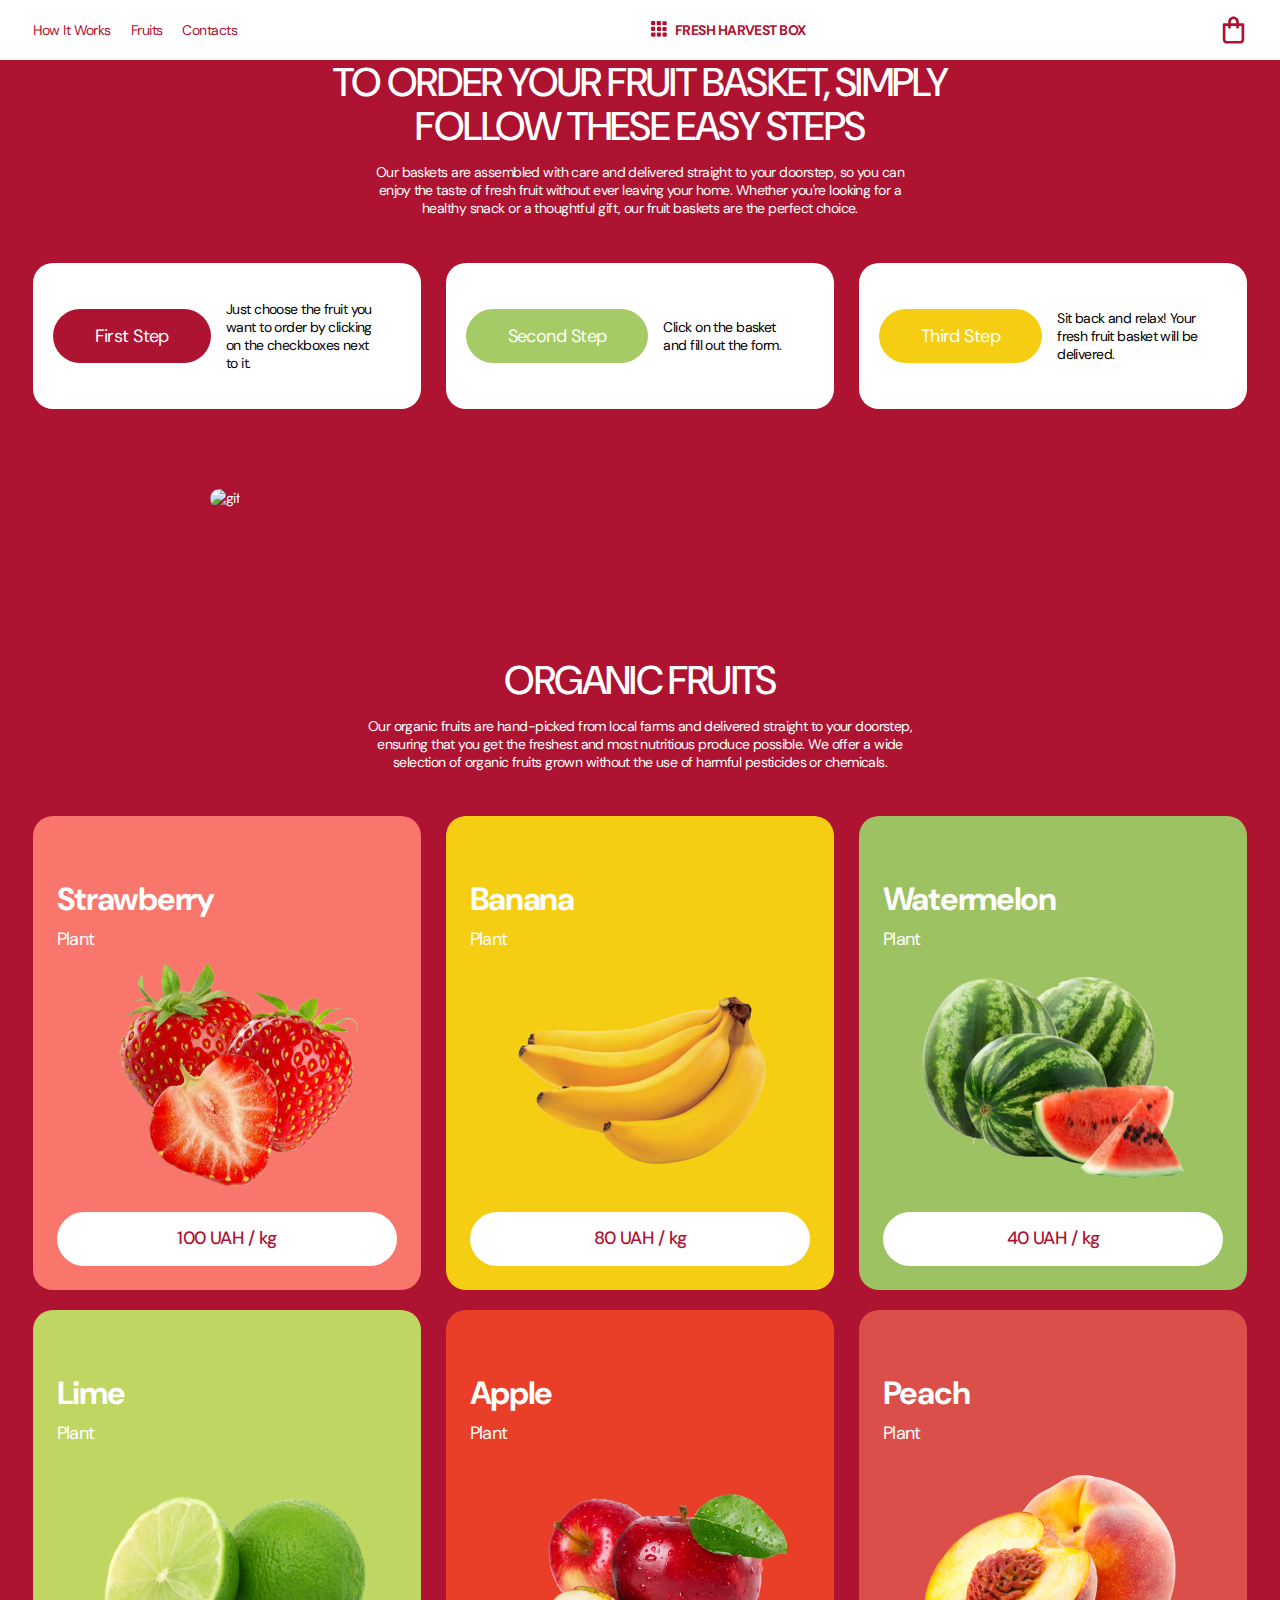
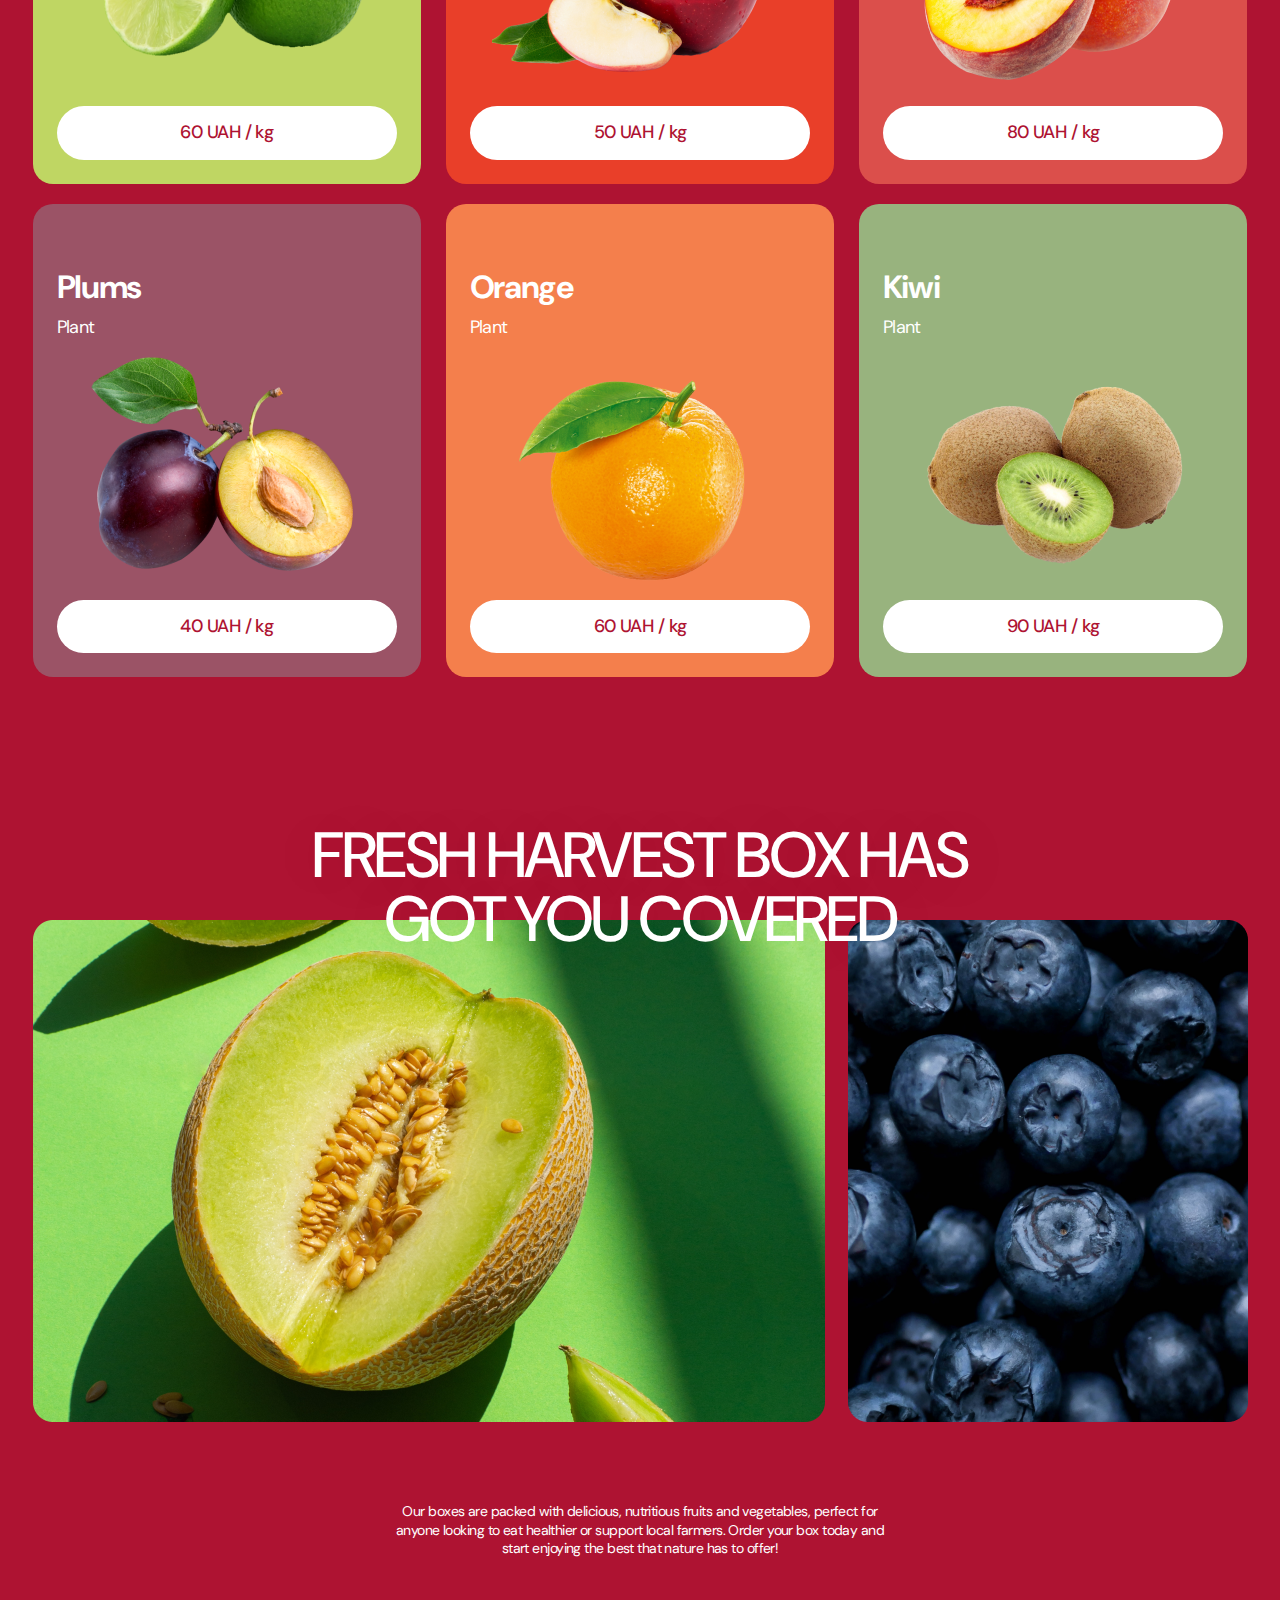
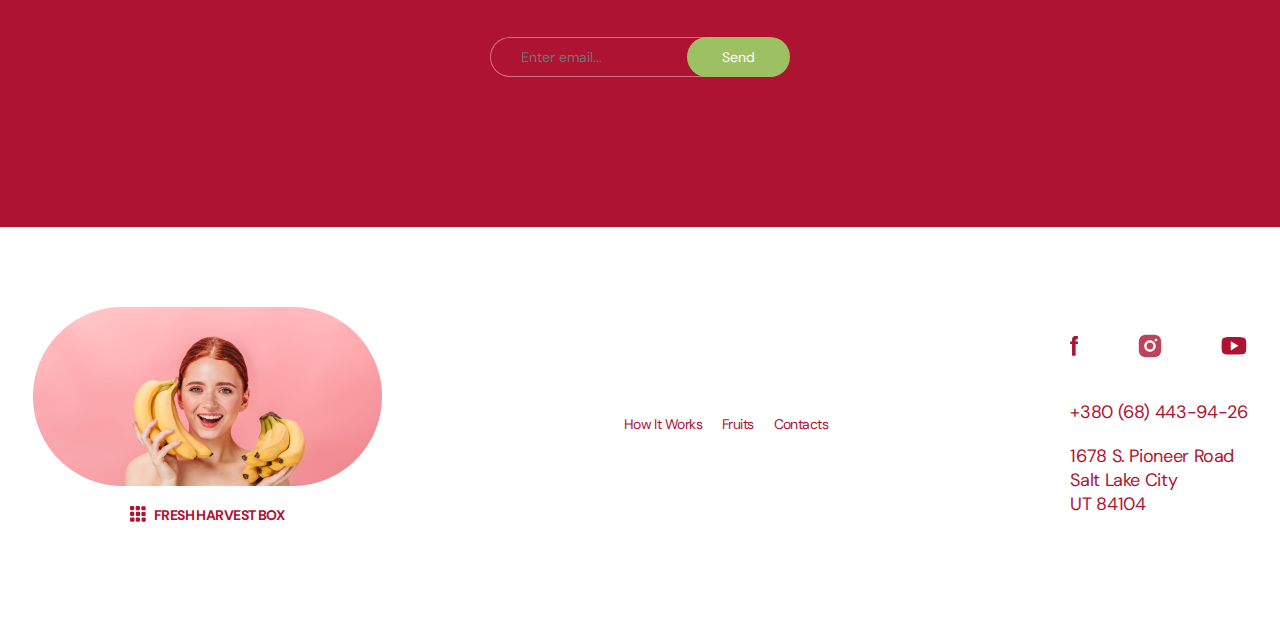
==== commit 8eac15a2: "footer" ====
--- a/index.html
+++ b/index.html
@@ -190,11 +190,11 @@
         </section>
 
         <footer class="footer">
-            <div class="maxContainer">
+            <div class="maxContainer footer_container">
 
                 <div class="footer_content">
                     <img src="/img/bottom-section/img-footer.png" alt="">
-                    <div class="logo__wrapper">
+                    <div class="logo__wrapper footer__logo__wrapper">
                         <img class="logo__wrapper_img" src="/img/header/logo.svg" alt="logo-img">
                         <h1 class="logo__wrapper_title"><a href="#!">fresh harvest box</a></h1>
                     </div>
@@ -207,9 +207,29 @@
                 </ul>
 
                 <div class="footer__social_wrapper">
-                    <img src="/img/social/facebook.svg" alt="facebook">
-                    <img src="/img/social/instagram.svg" alt="instagram">
-                    <img src="/img/social/youtube.svg" alt="youtube">
+                    <div class="footer__social__image_blocks">
+                        <div class="footer__social__image_block">
+                            <a href="#!"><img src="/img/social/facebook.svg" alt="facebook"></a>
+                        </div>
+
+                        <div class="footer__social__image_block">
+                            <a href="#!"><img src="/img/social/instagram.svg" alt="instagram"></a>
+                        </div>
+
+                        <div class="footer__social__image_block">
+                            <a href="#!"><img src="/img/social/youtube.svg" alt="youtube"></a>
+                        </div>
+                    </div>
+
+                    <a href="#!" class="footer__social_number">
+                        +380 (68) 443-94-26
+                    </a>
+
+                    <a href="#!" class="footer__social_addres">
+                        1678 S. Pioneer Road <br>
+                        Salt Lake City<br>
+                        UT 84104
+                    </a>
                 </div>
 
             </div>
--- a/scss/style.css
+++ b/scss/style.css
@@ -124,6 +124,7 @@
 }
 .nav_list {
   display: flex;
+  flex-wrap: wrap;
   gap: 20px;
 }
 
@@ -366,4 +367,40 @@
 .footer {
   background-color: #fff;
   color: #AE1332;
+}
+.footer_container {
+  padding-top: 8rem;
+  padding-bottom: 8rem;
+  display: flex;
+  flex-wrap: wrap;
+  align-items: center;
+  justify-content: space-between;
+}
+.footer_content {
+  display: flex;
+  flex-direction: column;
+}
+.footer_content img {
+  max-width: 34.9rem;
+  margin-bottom: 2rem;
+  align-self: center;
+}
+.footer__logo__wrapper {
+  align-self: center;
+}
+.footer__social__image_blocks {
+  margin-bottom: 4rem;
+  display: flex;
+  justify-content: space-between;
+  align-items: center;
+}
+.footer__social_number, .footer__social_addres {
+  display: block;
+  margin-bottom: 2rem;
+  font-size: 18px;
+  line-height: 24px;
+  letter-spacing: -0.36px;
+}
+.footer__social_addres {
+  margin-bottom: 0;
 }/*# sourceMappingURL=style.css.map */